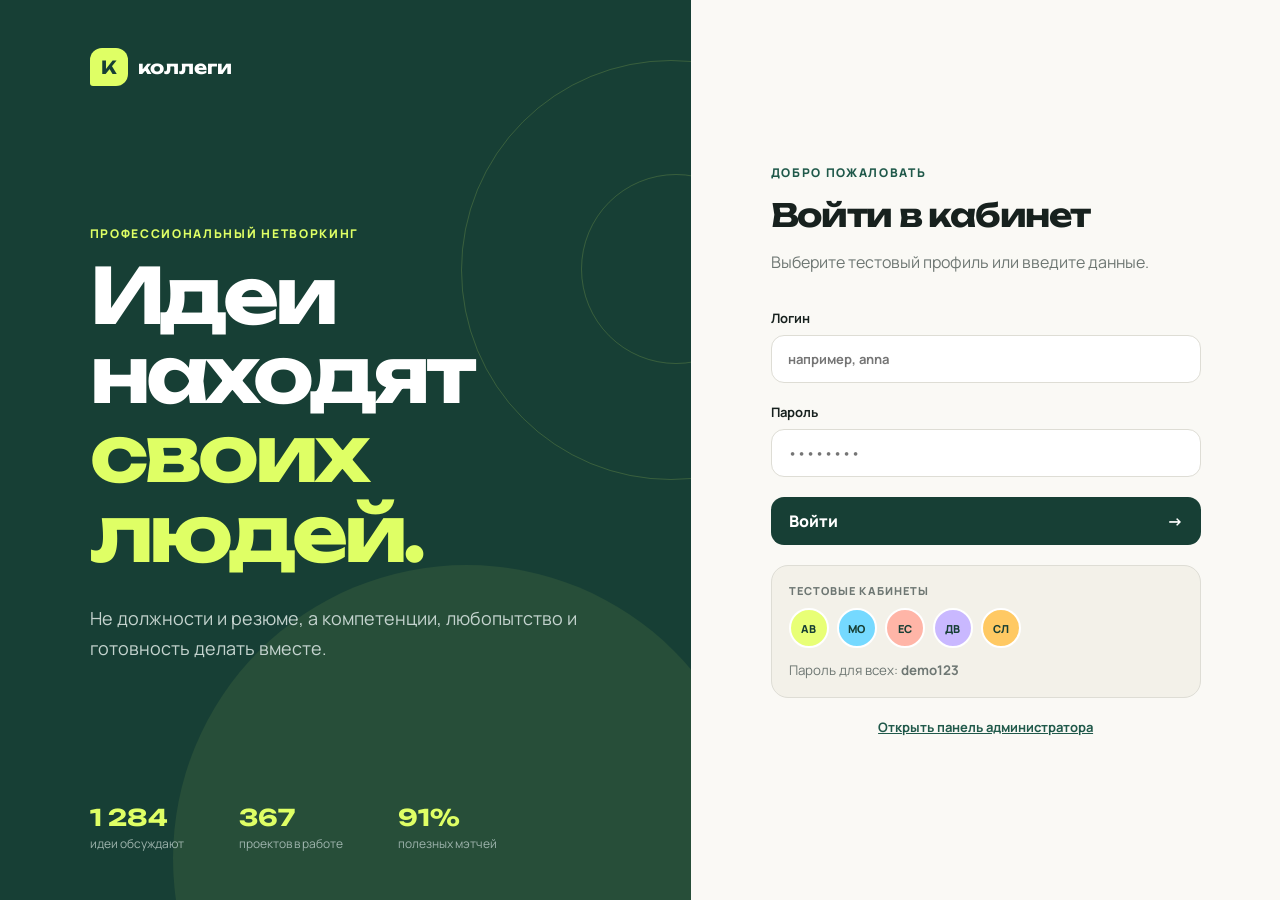
==== index.html @ 6c83ff22 "Initial Kollegi web prototype" ====
<!doctype html>
<html lang="ru">
<head>
  <meta charset="UTF-8">
  <meta name="viewport" content="width=device-width, initial-scale=1.0">
  <meta name="theme-color" content="#173f35">
  <title>Коллеги — идеи находят людей</title>
  <link rel="preconnect" href="https://fonts.googleapis.com">
  <link rel="preconnect" href="https://fonts.gstatic.com" crossorigin>
  <link href="https://fonts.googleapis.com/css2?family=Manrope:wght@400;500;600;700;800&family=Unbounded:wght@600;700&display=swap" rel="stylesheet">
  <link rel="stylesheet" href="styles.css">
</head>
<body>
  <div id="toast" class="toast" role="status"></div>

  <main id="loginView" class="login-page">
    <section class="login-story">
      <a class="brand brand--light" href="#"><span>К</span> коллеги</a>
      <div class="story-copy">
        <p class="eyebrow">Профессиональный нетворкинг</p>
        <h1>Идеи находят<br><i>своих людей.</i></h1>
        <p>Не должности и резюме, а компетенции, любопытство и готовность делать вместе.</p>
      </div>
      <div class="story-stats">
        <div><b>1 284</b><span>идеи обсуждают</span></div>
        <div><b>367</b><span>проектов в работе</span></div>
        <div><b>91%</b><span>полезных мэтчей</span></div>
      </div>
      <div class="orbit orbit--one"></div><div class="orbit orbit--two"></div>
    </section>

    <section class="login-panel">
      <form id="loginForm" class="login-card">
        <div>
          <p class="eyebrow eyebrow--dark">Добро пожаловать</p>
          <h2>Войти в кабинет</h2>
          <p class="muted">Выберите тестовый профиль или введите данные.</p>
        </div>
        <label>Логин<input id="loginInput" autocomplete="username" placeholder="например, anna" required></label>
        <label>Пароль<input id="passwordInput" type="password" autocomplete="current-password" placeholder="••••••••" required></label>
        <button class="button button--primary button--wide" type="submit">Войти <span>→</span></button>
        <div class="demo-block">
          <span>Тестовые кабинеты</span>
          <div id="demoAccounts" class="demo-accounts"></div>
          <small>Пароль для всех: <b>demo123</b></small>
        </div>
        <a class="admin-link" href="admin.html">Открыть панель администратора</a>
      </form>
    </section>
  </main>

  <main id="appView" class="app hidden">
    <aside id="sidebar" class="sidebar">
      <a class="brand" href="#"><span>К</span> коллеги</a>
      <nav id="mainNav" class="nav">
        <button data-page="home" class="active"><span>⌂</span><i class="nav-label">Главная</i></button>
        <button data-page="matches"><span>◇</span><i class="nav-label">Мэтчи</i> <b id="matchBadge">3</b></button>
        <button data-page="ideas"><span>✦</span><i class="nav-label">Idea Hub</i></button>
        <button data-page="projects"><span>▦</span><i class="nav-label">Проекты</i></button>
        <button data-page="messages"><span>○</span><i class="nav-label">Сообщения</i> <b>2</b></button>
      </nav>
      <div class="sidebar-bottom">
        <button class="profile-mini" data-page="profile">
          <span id="sideAvatar" class="avatar"></span>
          <span><b id="sideName"></b><small>Мой профиль</small></span>
        </button>
        <button id="logoutButton" class="logout" title="Выйти">↗</button>
      </div>
    </aside>

    <section class="content-shell">
      <header class="topbar">
        <button id="menuButton" class="menu-button" aria-label="Открыть меню">☰</button>
        <div class="search"><span>⌕</span><input id="globalSearch" placeholder="Найти людей, идеи, навыки"></div>
        <div class="top-actions"><select id="quickLanguage" class="language-select" aria-label="Язык кабинета"><option value="ru">RU</option><option value="en">EN</option><option value="zh">中文</option></select><button class="icon-button help-button" aria-label="Помощь">?</button><button class="icon-button notification" aria-label="Уведомления">♢</button></div>
      </header>
      <div id="pageContent" class="page-content"></div>
    </section>
    <nav id="mobileNav" class="mobile-nav" aria-label="Мобильная навигация">
      <button data-page="home"><span>⌂</span><small>Главная</small></button><button data-page="matches"><span>◇</span><small>Коллеги</small></button><button data-page="ideas"><span>✦</span><small>Идеи</small></button><button data-page="projects"><span>▦</span><small>Проекты</small></button><button data-page="messages"><span>○</span><small>Чаты</small></button>
    </nav>
  </main>

  <div id="modal" class="modal hidden" aria-modal="true" role="dialog">
    <div class="modal-card">
      <button id="modalClose" class="modal-close">×</button>
      <div id="modalContent"></div>
    </div>
  </div>

  <script src="data.js"></script>
  <script src="app.js"></script>
</body>
</html>
---- styles.css ----
:root { --ink:#17211e; --green:#173f35; --green2:#20594a; --lime:#dfff65; --paper:#f5f3eb; --white:#fff; --line:#deddd5; --muted:#6e7773; --coral:#ff795f; --blue:#5abff1; --shadow:0 20px 60px rgba(23,63,53,.12); }
* { box-sizing:border-box; }
html,body { margin:0; min-height:100%; font-family:Manrope,Arial,sans-serif; color:var(--ink); background:var(--paper); }
button,input,textarea,select { font:inherit; }
button,a { -webkit-tap-highlight-color:transparent; }
button { cursor:pointer; }
button:focus-visible,a:focus-visible,input:focus-visible,select:focus-visible,textarea:focus-visible { outline:3px solid rgba(32,89,74,.28); outline-offset:2px; }
.hidden { display:none !important; }
.brand { display:flex; align-items:center; gap:10px; color:var(--green); text-decoration:none; font-family:Unbounded,sans-serif; font-size:18px; font-weight:700; }
.brand>span { display:grid; place-items:center; width:38px; height:38px; border-radius:12px 12px 12px 3px; background:var(--lime); color:var(--green); }
.brand--light { color:white; position:relative; z-index:2; }
.login-page { min-height:100vh; display:grid; grid-template-columns:1.08fr .92fr; }
.login-story { position:relative; overflow:hidden; min-height:100vh; padding:48px 7vw; display:flex; flex-direction:column; justify-content:space-between; background:var(--green); color:white; }
.login-story:after { content:""; position:absolute; inset:auto -10% -28% 25%; aspect-ratio:1; border-radius:50%; background:var(--lime); opacity:.08; }
.story-copy { position:relative; z-index:2; max-width:730px; }
.eyebrow { margin:0 0 14px; text-transform:uppercase; letter-spacing:.14em; color:var(--lime); font-size:12px; font-weight:800; }
.eyebrow--dark { color:var(--green2); }
.story-copy h1 { margin:0; font-family:Unbounded,sans-serif; font-size:clamp(50px,6vw,91px); line-height:1.03; letter-spacing:-.055em; }
.story-copy h1 i { color:var(--lime); font-style:normal; }
.story-copy>p:last-child { max-width:590px; margin:30px 0 0; font-size:18px; line-height:1.7; color:#c4d3ce; }
.story-stats { display:flex; position:relative; z-index:2; gap:55px; }
.story-stats div { display:flex; flex-direction:column; gap:3px; }
.story-stats b { font-family:Unbounded; font-size:23px; color:var(--lime); }
.story-stats span { color:#9eb4ad; font-size:12px; }
.orbit { position:absolute; border:1px solid rgba(223,255,101,.17); border-radius:50%; }
.orbit--one { width:420px; height:420px; right:-190px; top:60px; }
.orbit--two { width:190px; height:190px; right:-80px; top:174px; }
.login-panel { display:grid; place-items:center; padding:50px; background:#faf9f5; }
.login-card { width:min(430px,100%); display:flex; flex-direction:column; gap:20px; }
.login-card h2 { margin:0 0 8px; font-family:Unbounded; font-size:32px; letter-spacing:-.04em; }
.muted { color:var(--muted); }
.login-card label,.field { display:flex; flex-direction:column; gap:8px; font-size:13px; font-weight:700; }
input,textarea,select { width:100%; border:1px solid var(--line); border-radius:13px; padding:14px 16px; outline:none; background:white; color:var(--ink); transition:.2s; }
input:focus,textarea:focus,select:focus { border-color:var(--green); box-shadow:0 0 0 3px rgba(32,89,74,.1); }
.button { border:0; border-radius:13px; padding:13px 18px; font-weight:800; transition:.2s; }
.button:hover { transform:translateY(-2px); }
.button--primary { display:flex; justify-content:space-between; background:var(--green); color:white; }
.button--primary:hover { background:var(--green2); }
.button--wide { width:100%; }
.button--lime { background:var(--lime); color:var(--green); }
.button--soft { background:#e9eee9; color:var(--green); }
.button--danger { background:#ffe3dd; color:#a32c1a; }
.demo-block { padding:17px; border:1px solid var(--line); border-radius:17px; background:#f3f1e9; }
.demo-block>span { display:block; margin-bottom:10px; color:var(--muted); font-size:11px; font-weight:800; text-transform:uppercase; letter-spacing:.1em; }
.demo-accounts { display:flex; gap:8px; margin-bottom:10px; }
.demo-user { width:40px; height:40px; border:2px solid white; border-radius:50%; font-size:11px; font-weight:800; color:var(--green); transition:.2s; }
.demo-user:hover { transform:translateY(-3px); box-shadow:0 5px 12px #c8c8c0; }
.demo-block small { color:var(--muted); }
.admin-link { text-align:center; color:var(--green2); font-size:13px; font-weight:700; }
.app { min-height:100vh; display:grid; grid-template-columns:245px 1fr; }
.sidebar { position:fixed; z-index:20; width:245px; height:100vh; padding:27px 20px 20px; display:flex; flex-direction:column; background:var(--green); color:white; }
.sidebar .brand { color:white; padding:0 8px 28px; }
.nav { display:flex; flex-direction:column; gap:6px; }
.nav button { display:grid; grid-template-columns:28px 1fr auto; align-items:center; width:100%; padding:13px 14px; border:0; border-radius:12px; background:transparent; color:#b8cbc5; text-align:left; font-weight:700; }
.nav button:hover,.nav button.active { background:rgba(255,255,255,.1); color:white; }
.nav button.active { box-shadow:inset 3px 0 var(--lime); }
.nav button>span { font-size:20px; color:var(--lime); }
.nav-label { min-width:0; overflow:hidden; text-overflow:ellipsis; font-style:normal; }
.nav b { display:grid; place-items:center; min-width:22px; height:22px; padding:0 5px; border-radius:20px; background:var(--coral); color:white; font-size:11px; }
.sidebar-bottom { margin-top:auto; padding-top:18px; border-top:1px solid rgba(255,255,255,.1); display:flex; align-items:center; gap:5px; }
.profile-mini { display:flex; align-items:center; flex:1; min-width:0; gap:10px; padding:5px; border:0; background:transparent; color:white; text-align:left; }
.profile-mini>span:last-child { display:flex; min-width:0; flex-direction:column; }
.profile-mini b { white-space:nowrap; overflow:hidden; text-overflow:ellipsis; font-size:12px; }
.profile-mini small { color:#9eb4ad; }
.avatar { flex:0 0 auto; display:grid; place-items:center; width:40px; height:40px; border-radius:50% 50% 50% 14px; color:var(--green); font-weight:800; }
.logout { border:0; background:transparent; color:#9eb4ad; font-size:20px; }
.content-shell { grid-column:2; min-width:0; }
.topbar { position:sticky; top:0; z-index:10; height:82px; display:flex; align-items:center; gap:20px; padding:0 4vw; border-bottom:1px solid var(--line); background:rgba(245,243,235,.91); backdrop-filter:blur(14px); }
.search { max-width:560px; flex:1; position:relative; }
.search span { position:absolute; left:15px; top:10px; font-size:22px; color:var(--muted); }
.search input { padding-left:46px; border:0; background:#e9e8e0; }
.top-actions { display:flex; gap:8px; margin-left:auto; }
.language-select { width:auto; min-width:70px; height:40px; padding:0 10px; border-radius:12px; background:white; font-weight:800; }
.icon-button,.menu-button { width:40px; height:40px; border:1px solid var(--line); border-radius:12px; background:white; color:var(--green); font-weight:800; }
.notification { position:relative; }
.notification:after { content:""; position:absolute; right:8px; top:7px; width:7px; height:7px; border-radius:50%; background:var(--coral); }
.menu-button { display:none; }
.page-content { padding:38px 4vw 70px; max-width:1500px; margin:auto; }
.page-head { display:flex; justify-content:space-between; align-items:flex-end; gap:24px; margin-bottom:30px; }
.page-head h1 { margin:4px 0 8px; font-family:Unbounded; font-size:clamp(30px,4vw,49px); letter-spacing:-.05em; }
.page-head p { margin:0; color:var(--muted); }
.date-chip { flex:0 0 auto; padding:10px 15px; border:1px solid var(--line); border-radius:30px; background:white; font-size:12px; font-weight:700; }
.hero-grid { display:grid; grid-template-columns:1.5fr .8fr; gap:22px; }
.welcome { position:relative; overflow:hidden; min-height:270px; padding:34px; border-radius:26px; background:var(--green); color:white; }
.welcome:after { content:""; position:absolute; width:250px; height:250px; right:-50px; bottom:-100px; border:55px solid var(--lime); border-radius:50%; opacity:.12; }
.welcome h2 { max-width:620px; margin:12px 0; font-family:Unbounded; font-size:clamp(26px,3vw,43px); line-height:1.15; letter-spacing:-.045em; }
.welcome p { max-width:530px; color:#bcd0ca; line-height:1.6; }
.welcome .button { margin-top:15px; }
.impact-card { padding:28px; border-radius:26px; background:var(--lime); display:flex; flex-direction:column; justify-content:space-between; }
.impact-card small { text-transform:uppercase; letter-spacing:.12em; font-weight:800; }
.impact-value { font-family:Unbounded; font-size:72px; letter-spacing:-.08em; line-height:1; }
.impact-card p { margin:8px 0 0; font-size:13px; }
.section-title { display:flex; align-items:center; justify-content:space-between; margin:38px 0 18px; }
.section-title h2 { margin:0; font-family:Unbounded; font-size:21px; letter-spacing:-.04em; }
.link-button { border:0; background:transparent; color:var(--green2); font-weight:800; }
.stats-grid { display:grid; grid-template-columns:repeat(4,1fr); gap:15px; }
.stat-card { padding:21px; border:1px solid var(--line); border-radius:18px; background:white; }
.stat-card span { color:var(--muted); font-size:12px; }
.stat-card b { display:block; margin-top:8px; font-family:Unbounded; font-size:28px; }
.match-grid,.ideas-grid,.project-grid { display:grid; grid-template-columns:repeat(3,1fr); gap:18px; }
.person-card,.idea-card,.project-card,.panel { border:1px solid var(--line); border-radius:20px; background:white; transition:.25s; }
.person-card:hover,.idea-card:hover { transform:translateY(-4px); box-shadow:var(--shadow); }
.person-card { padding:22px; }
.person-top { display:flex; align-items:center; gap:13px; }
.person-top .avatar { width:52px; height:52px; }
.person-top h3 { margin:0 0 3px; font-size:16px; }
.person-top p { margin:0; color:var(--muted); font-size:12px; }
.score { margin-left:auto; text-align:center; color:var(--green); font-weight:800; font-size:14px; }
.score small { display:block; color:var(--muted); font-size:8px; text-transform:uppercase; }
.person-bio { min-height:60px; color:#53605c; font-size:13px; line-height:1.55; }
.match-reasons { margin-top:15px; color:var(--green2); font-size:10px; line-height:1.5; }
.match-reasons small { display:block; margin-bottom:3px; color:var(--muted); font-size:9px; font-weight:800; text-transform:uppercase; letter-spacing:.08em; }
.business-request { min-height:94px; margin:18px 0 14px; padding:14px; border-left:3px solid var(--lime); border-radius:0 12px 12px 0; background:#f4f6ed; }
.business-request small { color:var(--green2); font-size:9px; font-weight:800; letter-spacing:.1em; text-transform:uppercase; }
.business-request p { margin:6px 0 0; color:#36423e; font-size:12px; font-weight:700; line-height:1.5; }
.person-details { display:flex; flex-direction:column; gap:5px; margin-top:13px; color:var(--muted); font-size:10px; }
.tags { display:flex; flex-wrap:wrap; gap:6px; }
.tag { padding:6px 9px; border-radius:20px; background:#f0f0e9; color:#49524f; font-size:10px; font-weight:700; }
.card-actions { display:grid; grid-template-columns:1fr 1fr; gap:8px; margin-top:18px; }
.card-actions .button { padding:10px; font-size:12px; }
.button--invite { grid-column:1/-1; background:var(--green); color:white; }
.button--invite:hover { background:var(--green2); }
.idea-card { padding:23px; display:flex; flex-direction:column; }
.idea-stage { align-self:flex-start; padding:5px 9px; border-radius:20px; background:#edf3dc; color:var(--green2); text-transform:uppercase; letter-spacing:.08em; font-size:9px; font-weight:800; }
.idea-card h3 { margin:16px 0 8px; font-size:18px; line-height:1.3; }
.idea-card>p { flex:1; color:var(--muted); font-size:13px; line-height:1.55; }
.idea-footer { display:flex; align-items:center; margin-top:18px; padding-top:15px; border-top:1px solid #eee; color:var(--muted); font-size:11px; }
.idea-footer span:last-child { margin-left:auto; }
.idea-footer button { border:0; background:transparent; color:var(--green); font-weight:800; }
.filters { display:flex; flex-wrap:wrap; gap:8px; margin-bottom:24px; }
.filter { padding:9px 14px; border:1px solid var(--line); border-radius:25px; background:transparent; color:var(--muted); font-size:12px; font-weight:700; }
.filter.active { background:var(--green); border-color:var(--green); color:white; }
.search-panel { display:grid; grid-template-columns:1.1fr repeat(3,1fr) auto; align-items:end; gap:12px; margin-bottom:17px; padding:19px; border:1px solid var(--line); border-radius:19px; background:white; box-shadow:0 8px 30px rgba(23,63,53,.05); }
.search-panel-title { display:flex; align-items:center; gap:11px; align-self:center; }
.search-panel-title>span { display:grid; place-items:center; width:42px; height:42px; border-radius:12px; background:#edf2df; font-size:20px; }
.search-panel-title b,.search-panel-title small { display:block; }
.search-panel-title small { margin-top:2px; color:var(--muted); font-size:10px; }
.search-panel label { color:var(--muted); font-size:10px; font-weight:800; text-transform:uppercase; letter-spacing:.06em; }
.search-panel select { margin-top:6px; padding:10px 12px; font-size:12px; text-transform:none; letter-spacing:normal; }
.search-panel .button { min-height:40px; padding:10px 13px; }
.results-line { display:flex; justify-content:space-between; gap:15px; margin:19px 2px; color:var(--muted); font-size:12px; }
.results-line b { color:var(--ink); }
.empty--wide { grid-column:1/-1; border:1px dashed var(--line); border-radius:18px; }
.project-card { padding:23px; }
.project-card h3 { margin:5px 0 20px; }
.progress { height:7px; overflow:hidden; border-radius:10px; background:#e8e9e4; }
.progress div { height:100%; border-radius:10px; background:var(--green); }
.progress-label { display:flex; justify-content:space-between; margin:8px 0 20px; color:var(--muted); font-size:11px; }
.tasks { display:flex; flex-direction:column; gap:9px; }
.task { display:flex; align-items:flex-start; gap:9px; color:#4d5754; font-size:12px; }
.task input { width:auto; accent-color:var(--green); }
.project-meta { display:flex; justify-content:space-between; align-items:center; margin-top:21px; padding-top:17px; border-top:1px solid #eee; font-size:11px; color:var(--muted); }
.avatar-stack { display:flex; }
.avatar-stack .avatar { width:29px; height:29px; margin-right:-7px; border:2px solid white; font-size:8px; }
.chat-layout { display:grid; grid-template-columns:320px 1fr; min-height:590px; overflow:hidden; border:1px solid var(--line); border-radius:22px; background:white; }
.dialogs { border-right:1px solid var(--line); }
.dialogs h3 { margin:0; padding:22px; border-bottom:1px solid var(--line); font-family:Unbounded; }
.dialog-item { display:flex; gap:11px; width:100%; padding:16px 18px; border:0; border-bottom:1px solid #efeee8; background:white; text-align:left; }
.dialog-item.active { background:#edf1e8; }
.dialog-item div:last-child { min-width:0; }
.dialog-item b,.dialog-item small { display:block; white-space:nowrap; overflow:hidden; text-overflow:ellipsis; }
.dialog-item small { margin-top:4px; color:var(--muted); }
.chat { display:flex; flex-direction:column; }
.chat-head { display:flex; align-items:center; gap:12px; padding:14px 20px; border-bottom:1px solid var(--line); }
.chat-head b { display:block; }
.chat-head small { color:#468f6d; }
.chat-head-action { margin-left:auto; padding:8px 11px; border:1px solid var(--line); border-radius:9px; background:white; color:var(--green); font-size:10px; font-weight:800; }
.business-prompts { display:flex; gap:7px; padding:10px 17px; overflow-x:auto; border-bottom:1px solid var(--line); background:white; scrollbar-width:thin; }
.business-prompts button { flex:0 0 auto; padding:7px 10px; border:1px solid #dce3d7; border-radius:20px; background:#f3f6ee; color:var(--green2); font-size:10px; font-weight:700; }
.chat-body { flex:1; padding:25px; display:flex; flex-direction:column; gap:12px; background:#faf9f5; }
.bubble { max-width:68%; padding:12px 15px; border-radius:6px 16px 16px; background:white; box-shadow:0 3px 10px rgba(0,0,0,.04); font-size:13px; line-height:1.5; }
.bubble.mine { align-self:flex-end; border-radius:16px 6px 16px 16px; background:var(--green); color:white; }
.bubble small { display:block; margin-top:4px; opacity:.6; font-size:9px; text-align:right; }
.icebreaker { align-self:center; max-width:500px; padding:10px 15px; border:1px dashed #b2b9af; border-radius:12px; color:var(--muted); font-size:11px; text-align:center; }
.chat-form { display:flex; gap:10px; padding:15px; border-top:1px solid var(--line); }
.chat-form input { flex:1; }
.emoji-wrap { position:relative; align-self:center; }
.emoji-button { width:44px; height:44px; border:1px solid var(--line); border-radius:12px; background:white; font-size:19px; }
.emoji-picker { position:absolute; left:0; bottom:54px; width:210px; display:grid; grid-template-columns:repeat(4,1fr); gap:5px; padding:10px; border:1px solid var(--line); border-radius:14px; background:white; box-shadow:var(--shadow); }
.emoji-picker button { height:39px; border:0; border-radius:8px; background:#f5f5ef; font-size:18px; }
.emoji-picker button:hover { background:#e7eddd; }
.profile-grid { display:grid; grid-template-columns:330px 1fr; gap:20px; }
.profile-card { padding:30px; text-align:center; }
.profile-card .avatar { width:100px; height:100px; margin:0 auto 17px; font-size:25px; }
.profile-card h2 { margin:0; }
.profile-card>p { color:var(--muted); }
.profile-score { display:grid; grid-template-columns:1fr 1fr; margin:24px 0; border-top:1px solid var(--line); border-bottom:1px solid var(--line); }
.profile-score div { padding:16px 6px; }
.profile-score div+div { border-left:1px solid var(--line); }
.profile-score b { display:block; font-family:Unbounded; font-size:22px; }
.profile-score small { color:var(--muted); }
.profile-form { padding:28px; }
.profile-form h2 { margin:0 0 24px; font-family:Unbounded; }
.profile-business { margin:10px 0; padding:15px; border-radius:13px; background:#f2f5e9; text-align:left; }
.profile-business small,.profile-business b,.profile-business span { display:block; }
.profile-business small { margin-bottom:6px; color:var(--green2); font-size:9px; letter-spacing:.1em; }
.profile-business b { font-size:12px; line-height:1.5; }
.profile-business span { margin-top:9px; color:var(--muted); font-size:10px; }
.profile-languages { margin-top:15px; color:var(--muted); font-size:11px; }
.form-section-title { margin:26px 0 14px; padding-bottom:8px; border-bottom:1px solid var(--line); color:var(--green2); font-size:11px; font-weight:800; text-transform:uppercase; letter-spacing:.1em; }
.profile-form h2+.form-section-title { margin-top:0; }
.form-grid { display:grid; grid-template-columns:1fr 1fr; gap:18px; }
.field--wide { grid-column:1/-1; }
textarea { min-height:100px; resize:vertical; }
.modal { position:fixed; z-index:100; inset:0; display:grid; place-items:center; padding:20px; background:rgba(17,34,29,.63); backdrop-filter:blur(5px); }
.modal-card { position:relative; width:min(560px,100%); max-height:90vh; overflow:auto; padding:31px; border-radius:23px; background:white; box-shadow:var(--shadow); }
.modal-close { position:absolute; right:16px; top:12px; border:0; background:transparent; font-size:29px; color:var(--muted); }
.modal-card h2 { margin:0 0 20px; font-family:Unbounded; }
.modal-form { display:flex; flex-direction:column; gap:16px; }
.profile-modal-actions { display:grid; grid-template-columns:1fr 1fr; gap:9px; margin-top:22px; }
.invite-list { display:flex; flex-direction:column; gap:10px; margin-top:22px; }
.invite-project { width:100%; display:flex; align-items:center; justify-content:space-between; gap:18px; padding:17px; border:1px solid var(--line); border-radius:14px; background:#faf9f5; color:var(--ink); text-align:left; transition:.2s; }
.invite-project:hover:not(:disabled) { border-color:var(--green); transform:translateY(-2px); }
.invite-project span { display:flex; flex-direction:column; gap:4px; }
.invite-project small { color:var(--muted); }
.invite-project strong { color:var(--green2); font-size:11px; white-space:nowrap; }
.invite-project.joined { opacity:.55; cursor:default; }
.toast { position:fixed; z-index:200; left:50%; bottom:25px; transform:translate(-50%,100px); padding:13px 18px; border-radius:12px; background:var(--ink); color:white; font-size:12px; font-weight:700; opacity:0; transition:.3s; }
.toast.show { transform:translate(-50%,0); opacity:1; }
.empty { padding:60px 20px; text-align:center; color:var(--muted); }
.mobile-nav { display:none; }
@media(max-width:1200px){.search-panel{grid-template-columns:1fr 1fr 1fr}.search-panel-title{grid-column:1/-1}.search-panel .button{align-self:end}.match-grid{grid-template-columns:1fr 1fr}}
@media(max-width:1050px){.login-page{grid-template-columns:1fr 1fr}.story-stats{gap:20px;flex-wrap:wrap}.hero-grid{grid-template-columns:1fr}.stats-grid{grid-template-columns:1fr 1fr}.ideas-grid,.project-grid{grid-template-columns:1fr 1fr}.profile-grid{grid-template-columns:1fr}.profile-card{display:grid;grid-template-columns:auto 1fr;gap:10px;text-align:left}.profile-card .avatar{grid-row:1/4}.profile-score,.profile-business,.profile-languages{grid-column:1/-1}.chat-layout{grid-template-columns:260px 1fr}}
@media(max-width:760px){body{font-size:16px}.login-page{display:block}.login-story{min-height:430px;padding:30px 25px}.story-copy h1{font-size:42px}.story-copy>p:last-child{font-size:14px}.story-stats{display:none}.login-panel{padding:38px 22px}.app{display:block}.sidebar{transform:translateX(-100%);transition:.25s;box-shadow:20px 0 60px rgba(0,0,0,.2)}.sidebar.open{transform:none}.content-shell{width:100%}.topbar{height:70px;padding:0 16px}.menu-button{display:none}.top-actions{display:flex}.top-actions .icon-button{display:none}.language-select{min-width:64px}.page-content{padding:26px 17px 105px}.page-head{align-items:flex-start;flex-direction:column}.date-chip{display:none}.stats-grid,.match-grid,.ideas-grid,.project-grid,.form-grid{grid-template-columns:1fr}.search-panel{grid-template-columns:1fr 1fr;padding:15px}.search-panel-title{grid-column:1/-1}.search-panel label:last-of-type{grid-column:1/-1}.search-panel .button{grid-column:1/-1}.results-line{align-items:flex-start;flex-direction:column}.chat-layout{display:block;min-height:0}.dialogs{border:0}.chat{min-height:520px}.dialog-item:not(.active){display:none}.chat-head{padding:12px}.chat-head-action{font-size:0}.chat-head-action:after{content:'В проект';font-size:10px}.chat-form{padding:10px;gap:6px}.chat-form .button{padding:10px;font-size:0}.chat-form .button:after{content:'→';font-size:17px}.profile-card{display:block;text-align:center}.profile-modal-actions{grid-template-columns:1fr}.invite-project{align-items:flex-start;flex-direction:column}.bubble{max-width:88%}.mobile-nav{position:fixed;z-index:30;left:10px;right:10px;bottom:10px;display:grid;grid-template-columns:repeat(5,1fr);padding:7px;border:1px solid rgba(255,255,255,.16);border-radius:18px;background:rgba(23,33,30,.94);box-shadow:0 12px 40px rgba(0,0,0,.25);backdrop-filter:blur(15px)}.mobile-nav button{min-width:0;padding:6px 2px;border:0;border-radius:11px;background:transparent;color:#9eaaa5}.mobile-nav button.active{background:var(--lime);color:var(--green)}.mobile-nav span,.mobile-nav small{display:block}.mobile-nav span{font-size:18px}.mobile-nav small{margin-top:2px;font-size:8px;font-weight:800}.person-card{padding:18px}.business-request{min-height:0}.modal-card{padding:25px 19px}}
@media(max-width:430px){.search-panel{grid-template-columns:1fr}.search-panel label:last-of-type,.search-panel-title,.search-panel .button{grid-column:auto}.topbar{gap:8px}.search input{font-size:12px;padding-left:38px}.stats-grid{gap:9px}.stat-card{padding:16px}.stat-card b{font-size:23px}.welcome{padding:24px}.impact-value{font-size:60px}}
@media(prefers-reduced-motion:reduce){*{scroll-behavior:auto!important;transition:none!important;animation:none!important}}
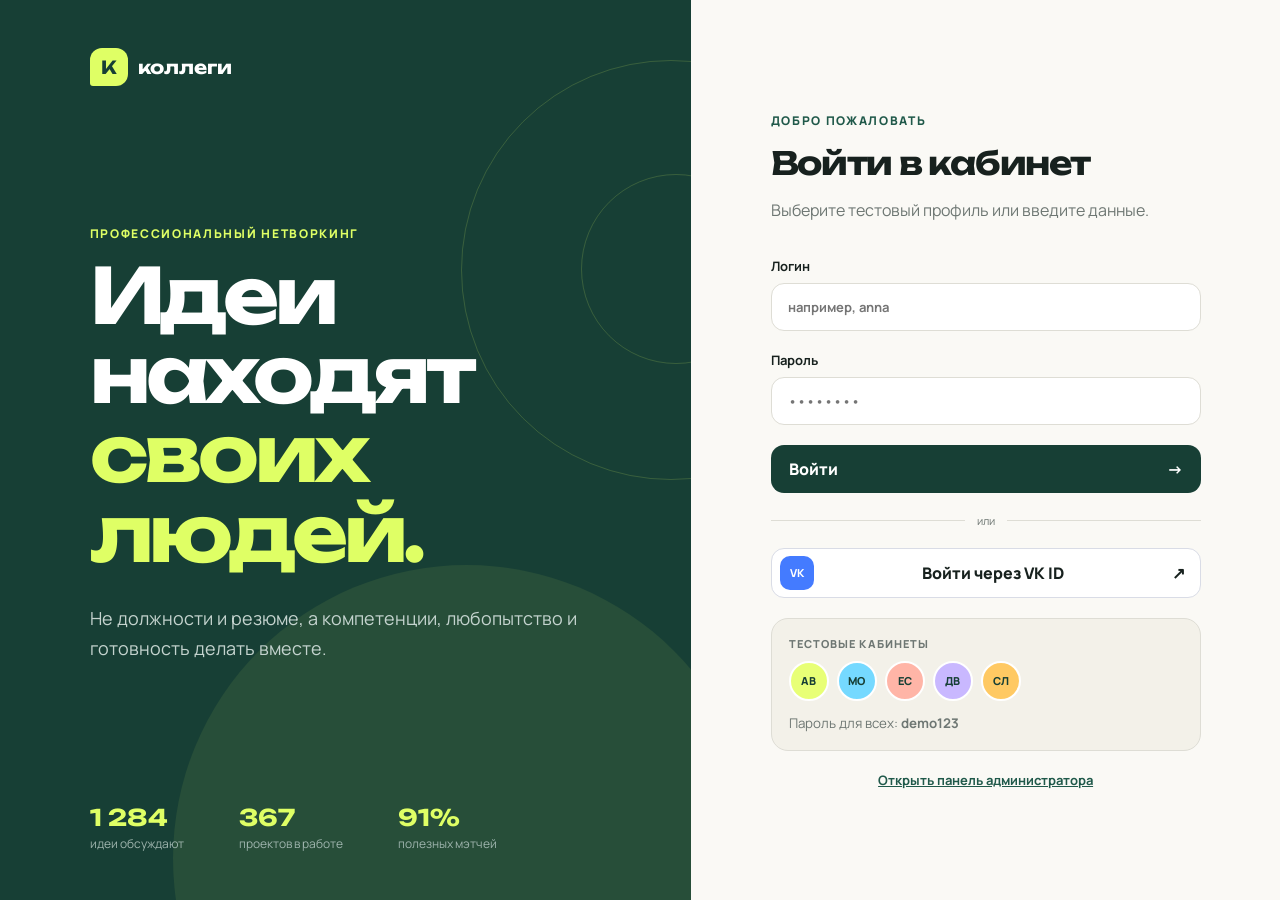
==== commit 92e75633: "Add VK ID login entry point" ====
--- a/index.html
+++ b/index.html
@@ -9,8 +9,9 @@
   <link rel="preconnect" href="https://fonts.gstatic.com" crossorigin>
   <link href="https://fonts.googleapis.com/css2?family=Manrope:wght@400;500;600;700;800&family=Unbounded:wght@600;700&display=swap" rel="stylesheet">
   <link rel="stylesheet" href="styles.css">
+  <script src="vk-config.js"></script>
 </head>
-<body>
+<body data-device="desktop">
   <div id="toast" class="toast" role="status"></div>
 
   <main id="loginView" class="login-page">
@@ -39,6 +40,8 @@
         <label>Логин<input id="loginInput" autocomplete="username" placeholder="например, anna" required></label>
         <label>Пароль<input id="passwordInput" type="password" autocomplete="current-password" placeholder="••••••••" required></label>
         <button class="button button--primary button--wide" type="submit">Войти <span>→</span></button>
+        <div class="login-divider"><span>или</span></div>
+        <button id="vkLoginButton" class="vk-login-button" type="button"><span class="vk-logo">VK</span><span>Войти через VK ID</span><span>↗</span></button>
         <div class="demo-block">
           <span>Тестовые кабинеты</span>
           <div id="demoAccounts" class="demo-accounts"></div>
--- a/styles.css
+++ b/styles.css
@@ -1,6 +1,8 @@
-:root { --ink:#17211e; --green:#173f35; --green2:#20594a; --lime:#dfff65; --paper:#f5f3eb; --white:#fff; --line:#deddd5; --muted:#6e7773; --coral:#ff795f; --blue:#5abff1; --shadow:0 20px 60px rgba(23,63,53,.12); }
+:root { --ink:#17211e; --green:#173f35; --green2:#20594a; --lime:#dfff65; --paper:#f5f3eb; --white:#fff; --line:#deddd5; --muted:#6e7773; --coral:#ff795f; --blue:#5abff1; --shadow:0 20px 60px rgba(23,63,53,.12); --viewport-height:100vh; }
 * { box-sizing:border-box; }
-html,body { margin:0; min-height:100%; font-family:Manrope,Arial,sans-serif; color:var(--ink); background:var(--paper); }
+html { min-width:280px; min-height:100%; font-size:16px; text-size-adjust:100%; -webkit-text-size-adjust:100%; }
+body { margin:0; min-height:var(--viewport-height); font-family:Manrope,Arial,sans-serif; color:var(--ink); background:var(--paper); overflow-x:hidden; }
+img,svg,video { max-width:100%; }
 button,input,textarea,select { font:inherit; }
 button,a { -webkit-tap-highlight-color:transparent; }
 button { cursor:pointer; }
@@ -9,7 +11,7 @@
 .brand { display:flex; align-items:center; gap:10px; color:var(--green); text-decoration:none; font-family:Unbounded,sans-serif; font-size:18px; font-weight:700; }
 .brand>span { display:grid; place-items:center; width:38px; height:38px; border-radius:12px 12px 12px 3px; background:var(--lime); color:var(--green); }
 .brand--light { color:white; position:relative; z-index:2; }
-.login-page { min-height:100vh; display:grid; grid-template-columns:1.08fr .92fr; }
+.login-page { min-height:var(--viewport-height); display:grid; grid-template-columns:1.08fr .92fr; }
 .login-story { position:relative; overflow:hidden; min-height:100vh; padding:48px 7vw; display:flex; flex-direction:column; justify-content:space-between; background:var(--green); color:white; }
 .login-story:after { content:""; position:absolute; inset:auto -10% -28% 25%; aspect-ratio:1; border-radius:50%; background:var(--lime); opacity:.08; }
 .story-copy { position:relative; z-index:2; max-width:730px; }
@@ -40,6 +42,18 @@
 .button--lime { background:var(--lime); color:var(--green); }
 .button--soft { background:#e9eee9; color:var(--green); }
 .button--danger { background:#ffe3dd; color:#a32c1a; }
+.login-divider { display:flex; align-items:center; gap:12px; color:var(--muted); font-size:11px; }
+.login-divider:before,.login-divider:after { content:""; height:1px; flex:1; background:var(--line); }
+.vk-login-button { display:flex; align-items:center; justify-content:space-between; gap:12px; min-height:49px; padding:7px 15px 7px 8px; border:1px solid #d9dce6; border-radius:13px; background:white; color:#17211e; font-weight:800; transition:.2s; }
+.vk-login-button:hover { border-color:#447bff; box-shadow:0 5px 18px rgba(68,123,255,.14); transform:translateY(-2px); }
+.vk-logo { display:grid; place-items:center; width:34px; height:34px; border-radius:10px; background:#447bff; color:white; font-size:11px; font-weight:800; }
+.vk-steps { display:flex; flex-direction:column; gap:10px; margin:18px 0 22px; padding:15px; border-radius:13px; background:#f1f4fb; font-size:12px; line-height:1.5; }
+.vk-steps code { overflow-wrap:anywhere; color:var(--green2); }
+.callback-page { min-height:100vh; display:grid; place-items:center; padding:24px; background:var(--green); }
+.callback-card { width:min(480px,100%); padding:35px; border-radius:23px; background:#faf9f5; box-shadow:var(--shadow); }
+.callback-card .brand { margin-bottom:30px; }
+.callback-card h1 { font-family:Unbounded; font-size:29px; letter-spacing:-.05em; }
+.callback-card .button { margin-top:20px; text-decoration:none; }
 .demo-block { padding:17px; border:1px solid var(--line); border-radius:17px; background:#f3f1e9; }
 .demo-block>span { display:block; margin-bottom:10px; color:var(--muted); font-size:11px; font-weight:800; text-transform:uppercase; letter-spacing:.1em; }
 .demo-accounts { display:flex; gap:8px; margin-bottom:10px; }
@@ -47,8 +61,8 @@
 .demo-user:hover { transform:translateY(-3px); box-shadow:0 5px 12px #c8c8c0; }
 .demo-block small { color:var(--muted); }
 .admin-link { text-align:center; color:var(--green2); font-size:13px; font-weight:700; }
-.app { min-height:100vh; display:grid; grid-template-columns:245px 1fr; }
-.sidebar { position:fixed; z-index:20; width:245px; height:100vh; padding:27px 20px 20px; display:flex; flex-direction:column; background:var(--green); color:white; }
+.app { min-height:var(--viewport-height); display:grid; grid-template-columns:245px 1fr; }
+.sidebar { position:fixed; z-index:20; width:245px; height:var(--viewport-height); padding:27px 20px 20px; display:flex; flex-direction:column; background:var(--green); color:white; }
 .sidebar .brand { color:white; padding:0 8px 28px; }
 .nav { display:flex; flex-direction:column; gap:6px; }
 .nav button { display:grid; grid-template-columns:28px 1fr auto; align-items:center; width:100%; padding:13px 14px; border:0; border-radius:12px; background:transparent; color:#b8cbc5; text-align:left; font-weight:700; }
@@ -65,7 +79,7 @@
 .avatar { flex:0 0 auto; display:grid; place-items:center; width:40px; height:40px; border-radius:50% 50% 50% 14px; color:var(--green); font-weight:800; }
 .logout { border:0; background:transparent; color:#9eb4ad; font-size:20px; }
 .content-shell { grid-column:2; min-width:0; }
-.topbar { position:sticky; top:0; z-index:10; height:82px; display:flex; align-items:center; gap:20px; padding:0 4vw; border-bottom:1px solid var(--line); background:rgba(245,243,235,.91); backdrop-filter:blur(14px); }
+.topbar { position:sticky; top:0; z-index:10; min-height:82px; display:flex; align-items:center; gap:20px; padding:env(safe-area-inset-top) 4vw 0; border-bottom:1px solid var(--line); background:rgba(245,243,235,.91); backdrop-filter:blur(14px); }
 .search { max-width:560px; flex:1; position:relative; }
 .search span { position:absolute; left:15px; top:10px; font-size:22px; color:var(--muted); }
 .search input { padding-left:46px; border:0; background:#e9e8e0; }
@@ -218,6 +232,11 @@
 .toast { position:fixed; z-index:200; left:50%; bottom:25px; transform:translate(-50%,100px); padding:13px 18px; border-radius:12px; background:var(--ink); color:white; font-size:12px; font-weight:700; opacity:0; transition:.3s; }
 .toast.show { transform:translate(-50%,0); opacity:1; }
 .empty { padding:60px 20px; text-align:center; color:var(--muted); }
+.touch-target { min-width:44px; min-height:44px; }
+@media (pointer:coarse) { button,a,select,input,textarea { touch-action:manipulation; } button,.button { min-height:44px; } .tag { padding:8px 11px; } }
+@media (max-width:760px) { .login-story { min-height:clamp(370px,58svh,500px); padding-top:calc(24px + env(safe-area-inset-top)); } .story-copy h1 { font-size:clamp(34px,10vw,48px); } .sidebar { padding-top:calc(20px + env(safe-area-inset-top)); padding-bottom:calc(20px + env(safe-area-inset-bottom)); } .topbar { min-height:calc(70px + env(safe-area-inset-top)); height:auto; } .page-content { padding-bottom:calc(105px + env(safe-area-inset-bottom)); } .chat-form { padding-bottom:calc(10px + env(safe-area-inset-bottom)); } .mobile-nav { bottom:calc(10px + env(safe-area-inset-bottom)); } .modal-card { max-height:calc(var(--viewport-height) - 24px); } }
+@media (max-width:380px) { .topbar { padding-left:10px; padding-right:10px; } .page-content { padding-left:12px; padding-right:12px; } .mobile-nav { left:5px; right:5px; } }
+@media (max-height:560px) and (orientation:landscape) { .login-story { min-height:100svh; padding-top:20px; } .story-copy h1 { font-size:32px; } .login-panel { padding:25px; } .mobile-nav { display:none; } }
 .mobile-nav { display:none; }
 @media(max-width:1200px){.search-panel{grid-template-columns:1fr 1fr 1fr}.search-panel-title{grid-column:1/-1}.search-panel .button{align-self:end}.match-grid{grid-template-columns:1fr 1fr}}
 @media(max-width:1050px){.login-page{grid-template-columns:1fr 1fr}.story-stats{gap:20px;flex-wrap:wrap}.hero-grid{grid-template-columns:1fr}.stats-grid{grid-template-columns:1fr 1fr}.ideas-grid,.project-grid{grid-template-columns:1fr 1fr}.profile-grid{grid-template-columns:1fr}.profile-card{display:grid;grid-template-columns:auto 1fr;gap:10px;text-align:left}.profile-card .avatar{grid-row:1/4}.profile-score,.profile-business,.profile-languages{grid-column:1/-1}.chat-layout{grid-template-columns:260px 1fr}}
